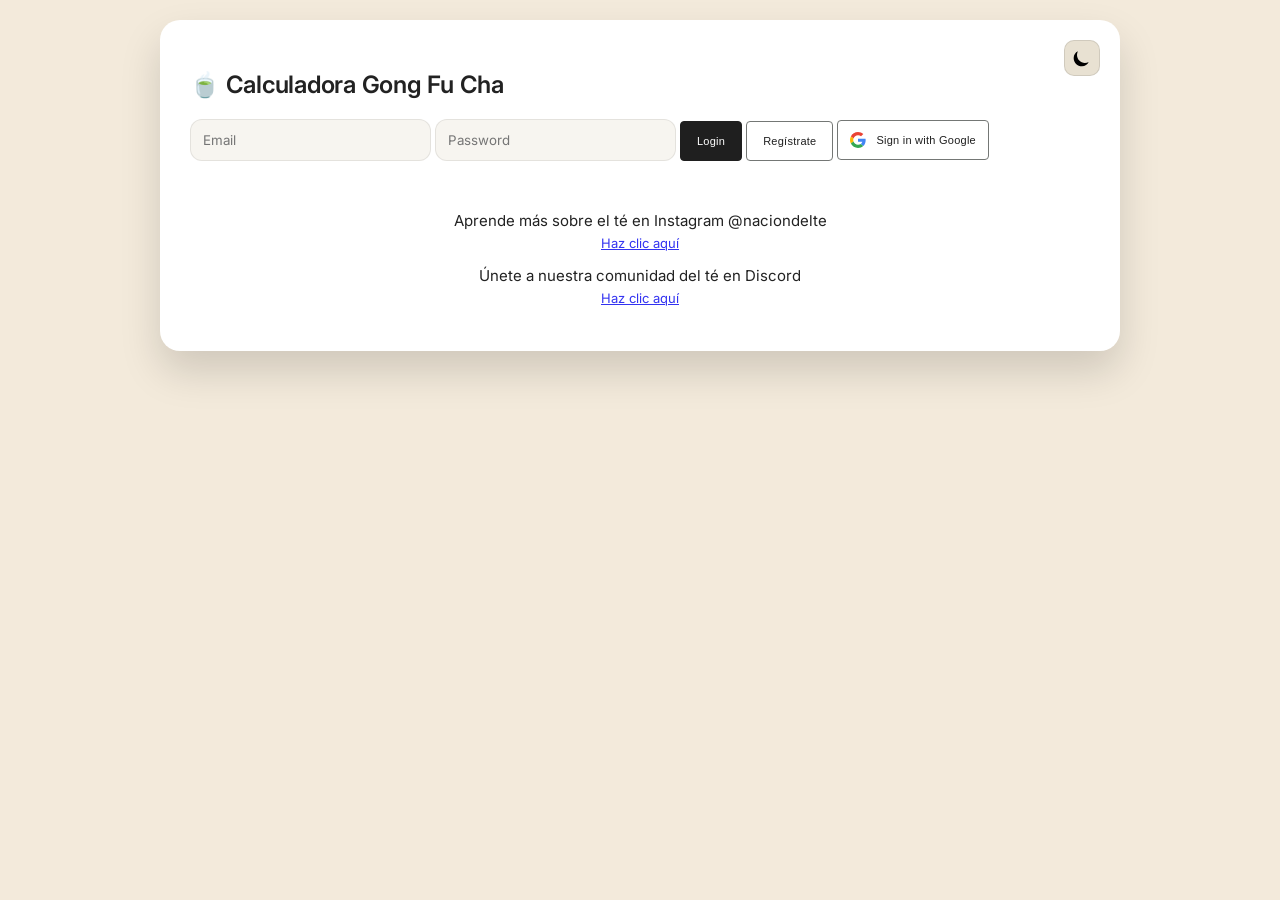
==== index.html @ 04bf078d "Update index.html" ====
<!DOCTYPE html>
<html lang="es">
<head>

<meta charset="UTF-8">
<meta name="viewport" content="width=device-width, initial-scale=1.0">

<title>Calculadora Gong Fu Cha</title>

<link rel="manifest" href="manifest.json">
<meta name="theme-color" content="#415f4c">

<link rel="apple-touch-icon" href="icon-192.png">

<link href="https://fonts.googleapis.com/css2?family=Inter:wght@400;500;600;700&display=swap" rel="stylesheet">

<style>

:root{
--bg:#f3eadb;
--card:#ffffff;
--text:#222;
--primary:#415f4c;
}

body.dark{
--bg:#121212;
--card:#1c1c1c;
--text:#f5f5f5;
}

body{
margin:0;
font-family:'Inter',system-ui,-apple-system,sans-serif;
background:var(--bg);
color:var(--text);
padding:20px;
transition:.3s;
}

h1{
font-size:28px;
font-weight:700;
}

h2,h3{
font-family:'Inter',sans-serif;
font-weight:600;
letter-spacing:-0.01em;
}

.container{
max-width:900px;
margin:auto;
background:var(--card);
padding:30px;
border-radius:20px;
box-shadow:0 20px 40px rgba(0,0,0,0.15);
position:relative;
}

.top-bar{
display:flex;
justify-content:space-between;
align-items:center;
}

.theme-btn{

width:36px;
height:36px;
position:absolute;
top:20px;
right:20px;
border-radius:10px;

border:1px solid rgba(0,0,0,0.1);

background:#e8e1d2;

display:flex;
align-items:center;
justify-content:center;

cursor:pointer;

transition:.2s;

}

body.dark .theme-btn{

background:#2a2a2a;
border:1px solid rgba(255,255,255,0.15);

}

.user-menu{
position:absolute;
top:20px;
right:70px;
display:flex;
gap:10px;
font-size:13px;
opacity:.8;
}

.user-menu button{

padding:6px 10px;

border-radius:8px;

border:1px solid rgba(0,0,0,0.15);

background:var(--card);

cursor:pointer;

font-size:13px;

margin-left:10px;

}

body.dark .user-menu button{
border:1px solid rgba(255,255,255,0.2);
color:white;
}

.app-button {
  -webkit-appearance: none;
  appearance: none;
  background-color: #1f1f1f;
  color: white;
  border: 1px solid #1f1f1f;
  border-radius: 4px;
  box-sizing: border-box;
  cursor: pointer;
  font-family: 'Roboto', arial, sans-serif;
  font-size: 11px;
  font-weight: 500;
  height: 40px;
  padding: 0 16px;
  letter-spacing: 0.25px;
  outline: none;
  transition: background-color .218s, box-shadow .218s;
  white-space: nowrap;
}

.app-button:hover {
  background-color: #303030;
  box-shadow: 0 1px 2px rgba(60,64,67,.30), 
              0 1px 3px rgba(60,64,67,.15);
}

.app-button.secondary {
  background-color: white;
  color: #1f1f1f;
  border: 1px solid #747775;
}

.app-button.secondary:hover {
  background-color: #f8f9fa;
}
  
.gsi-material-button {
  -moz-user-select: none;
  -webkit-user-select: none;
  -ms-user-select: none;
  -webkit-appearance: none;
  background-color: WHITE;
  background-image: none;
  border: 1px solid #747775;
  -webkit-border-radius: 4px;
  border-radius: 4px;
  -webkit-box-sizing: border-box;
  box-sizing: border-box;
  color: #1f1f1f;
  cursor: pointer;
  font-family: 'Roboto', arial, sans-serif;
  font-size: 11px;
  height: 40px;
  letter-spacing: 0.25px;
  outline: none;
  overflow: hidden;
  padding: 0 12px;
  position: relative;
  text-align: center;
  -webkit-transition: background-color .218s, border-color .218s, box-shadow .218s;
  transition: background-color .218s, border-color .218s, box-shadow .218s;
  vertical-align: middle;
  white-space: nowrap;
  width: auto;
  max-width: 400px;
  min-width: min-content;
}

.gsi-material-button .gsi-material-button-icon {
  height: 16px;
  margin-right: 10px;
  min-width: 16px;
  width:16px;
}

.gsi-material-button .gsi-material-button-content-wrapper {
  -webkit-align-items: center;
  align-items: center;
  display: flex;
  -webkit-flex-direction: row;
  flex-direction: row;
  -webkit-flex-wrap: nowrap;
  flex-wrap: nowrap;
  height: 100%;
  justify-content: space-between;
  position: relative;
  width: 100%;
}

.gsi-material-button .gsi-material-button-contents {
  -webkit-flex-grow: 1;
  flex-grow: 1;
  font-family: 'Roboto', arial, sans-serif;
  font-weight: 500;
  overflow: hidden;
  text-overflow: ellipsis;
  vertical-align: top;
}

.gsi-material-button .gsi-material-button-state {
  -webkit-transition: opacity .218s;
  transition: opacity .218s;
  bottom: 0;
  left: 0;
  opacity: 0;
  position: absolute;
  right: 0;
  top: 0;
}

.gsi-material-button:disabled {
  cursor: default;
  background-color: #ffffff61;
  border-color: #1f1f1f1f;
}

.gsi-material-button:disabled .gsi-material-button-contents {
  opacity: 38%;
}

.gsi-material-button:disabled .gsi-material-button-icon {
  opacity: 38%;
}

.gsi-material-button:not(:disabled):active .gsi-material-button-state, 
.gsi-material-button:not(:disabled):focus .gsi-material-button-state {
  background-color: #303030;
  opacity: 12%;
}

.gsi-material-button:not(:disabled):hover {
  -webkit-box-shadow: 0 1px 2px 0 rgba(60, 64, 67, .30), 0 1px 3px 1px rgba(60, 64, 67, .15);
  box-shadow: 0 1px 2px 0 rgba(60, 64, 67, .30), 0 1px 3px 1px rgba(60, 64, 67, .15);
}

.gsi-material-button:not(:disabled):hover .gsi-material-button-state {
  background-color: #303030;
  opacity: 8%;
}
  
.mem-grid{
display:grid;
grid-template-columns:repeat(auto-fill,minmax(150px,1fr));
gap:12px;
margin-bottom:20px;
}

.mem-card{
display:flex;
align-items:center;
gap:12px;

background:var(--card);
padding:14px;
border-radius:14px;
cursor:pointer;

border:1px solid rgba(0,0,0,0.08);
box-shadow:0 3px 8px rgba(0,0,0,0.05);
transition:.2s;
}

body.dark .mem-card{
border:1px solid rgba(255,255,255,0.12);
}

.mem-card:hover{
transform:translateY(-3px) scale(1.02);
}

.mem-card.selected{
border:1px solid var(--primary);
box-shadow:0 0 0 3px rgba(65,95,76,.25);
}

.mem-icon{
height:34px;
flex-shrink:0;
align-items:center;
justify-content:center;
}

.mem-text{
display:flex;
flex-direction:column;
}

.mem-card.no-icon{
justify-content:center;
text-align:center;
}

.mem-card.no-icon .mem-text{
align-items:center;
}

.mem-card img{
height:32px;
margin-bottom:auto;
display:block;
margin-left:6px;
margin-right:auto;
display:flex;
align-items:center;
justify-content:center;
}

.mem-card .nombre{
font-weight:600;
font-size:15px;
flex:1;
text-align:center;
}

.mem-card .volumen{
font-size:12px;
opacity:.65;
margin-top:4px;
flex:1;
text-align:center;
}

input{

padding:12px;
border-radius:12px;

border:1px solid rgba(0,0,0,0.08);

background:#f7f5f0;

font-family:'Inter',sans-serif;

}

.select-arrow{

appearance:none;
-webkit-appearance:none;
-moz-appearance:none;

padding:12px;
border-radius:12px;

border:1px solid rgba(0,0,0,0.08);

background:#f7f5f0 url("icons/arrow-down.svg") no-repeat right 12px center;

background-size:16px;

padding-right:36px;

font-family:'Inter',sans-serif;

cursor:pointer;

color:inherit;

}

input:focus,
select:focus{

outline:none;
border:1px solid var(--primary);
box-shadow:0 0 0 2px rgba(65,95,76,.15);
color:inherit;
}

body.dark input{
background:#2b2b2b;
color:white;
}
body.dark .select-arrow{

background:#2b2b2b url("icons/arrow-down.svg") no-repeat right 12px center;
background-size:16px;
color:white;

}

.volume-row{
display:flex;
gap:10px;
margin-bottom:20px;
}

.add-btn{
width:44px;
height:44px;
border-radius:50%;
background:var(--primary);
color:white;
font-size:26px;
border:none;
cursor:pointer;
display:flex;
align-items:center;
justify-content:center;
}

.result-box{
display:grid;
grid-template-columns:repeat(3,1fr);
gap:16px;
margin-top:25px;
}

.result-card{
background:var(--primary);
color:white;
padding:20px;
border-radius:14px;
text-align:center;
}

.result-card strong{
font-size:28px;
display:block;
}

.footer{
margin-top:50px;
text-align:center;
font-size:15px;
}

.footer span{
display:block;
font-size:13px;
margin-top:5px;
opacity:.8;
}

.modal{
position:fixed;
inset:0;
background:rgba(0,0,0,.4);
display:flex;
justify-content:center;
align-items:center;
}

.modal.hidden{
display:none;
}

.modal-content{
background:white;
padding:20px;
border-radius:12px;
width:320px;
}

.icon-picker{

position:relative;

}

.icon-select-button{

display:flex;
align-items:center;
gap:8px;

border-radius:12px;

border:1px solid rgba(0,0,0,0.1);

padding:10px 12px;

background:#f7f5f0;

cursor:pointer;

font-family:'Inter',sans-serif;

}

body.dark .icon-select-button{

background:#2b2b2b;
border:1px solid rgba(255,255,255,0.15);

}

.icon-select-button img{

width:26px;

}

.icon-menu{

position:absolute;

top:44px;
left:0;

background:var(--card);

border:1px solid rgba(0,0,0,0.1);

border-radius:12px;

box-shadow:0 10px 18px rgba(0,0,0,0.1);

padding:6px;

display:flex;
flex-direction:column;

gap:4px;

z-index:10;

}

.icon-option{

display:flex;
align-items:center;
gap:8px;

padding:8px;

border-radius:8px;

cursor:pointer;

}

.icon-option img{

width:24px;

}

.icon-option:hover{

background:rgba(0,0,0,0.05);

}

body.dark .icon-option:hover{

background:rgba(255,255,255,0.08);

}
  
.preview-card{

display:flex;
gap:12px;
align-items:center;

border:1px solid rgba(0,0,0,0.1);
border-radius:12px;
padding:12px;

}

.icon-selector-wrapper{

position:relative;

}

.icon-selector-btn{

width:79px;
height:79px;

border-radius:14px;

border:1px solid rgba(0,0,0,0.1);

background:#f7f5f0;

display:flex;
align-items:center;
justify-content:center;

cursor:pointer;

}

body.dark .icon-selector-btn{

background:#2b2b2b;
border:1px solid rgba(255,255,255,0.15);

}

.icon-selector-btn img{

width:56px;
height:56px;

}

#iconArrow{

position:absolute;
bottom:4px;
right:4px;
opacity:.6;

}

.icon-menu{

position:absolute;

top:48px;
left:0;

background:var(--card);

border-radius:12px;

border:1px solid rgba(0,0,0,0.1);

box-shadow:0 10px 20px rgba(0,0,0,0.1);

display:flex;

padding:6px;

gap:6px;

z-index:10;

}

.icon-option{

width:40px;
height:40px;

display:flex;
align-items:center;
justify-content:center;

border-radius:8px;

cursor:pointer;

}

.icon-option img{

width:24px;

}

.icon-option:hover{

background:rgba(0,0,0,0.06);

}

body.dark .icon-option:hover{

background:rgba(255,255,255,0.08);

}

body.dark .modal-content{
background:#1e1e1e;
color:white;
}

.hidden{
display:none;
}

.modal-buttons{

display:flex;
gap:10px;

justify-content:flex-end;

margin-top:16px;

}

.btn-primary{

background:#6b8f71;

color:white;

border:none;

padding:10px 16px;

border-radius:10px;

cursor:pointer;

}

.btn-primary:hover{

background:#5d7e64;

}

.btn-secondary{

background:#e8e1d2;

border:none;

padding:10px 16px;

border-radius:10px;

cursor:pointer;

}

body.dark .btn-secondary{

background:#3a3a3a;
color:white;

}

.btn-danger{

background:#c94c4c;

color:white;

border:none;

padding:10px 16px;

border-radius:10px;

cursor:pointer;

}
  
</style>

</head>

<body>

<div class="container">

<div class="top-bar">

<h2>🍵 Calculadora Gong Fu Cha</h2>

<button class="theme-btn" onclick="toggleDark()">
<img id="themeIcon" src="icons/moon.svg" width="20">
</button>

</div>

<div id="authSection">

<input type="email" id="email" placeholder="Email">

<input type="password" id="password" placeholder="Password">

<button class="app-button" onclick="login()">Login</button>

<button class="app-button secondary" onclick="register()">Regístrate</button>

<button class="gsi-material-button" onclick="googleLogin()">
  <div class="gsi-material-button-state"></div>
  <div class="gsi-material-button-content-wrapper">
    <div class="gsi-material-button-icon">
      <svg version="1.1" xmlns="http://www.w3.org/2000/svg" viewBox="0 0 48 48" xmlns:xlink="http://www.w3.org/1999/xlink" style="display: block;">
        <path fill="#EA4335" d="M24 9.5c3.54 0 6.71 1.22 9.21 3.6l6.85-6.85C35.9 2.38 30.47 0 24 0 14.62 0 6.51 5.38 2.56 13.22l7.98 6.19C12.43 13.72 17.74 9.5 24 9.5z"></path>
        <path fill="#4285F4" d="M46.98 24.55c0-1.57-.15-3.09-.38-4.55H24v9.02h12.94c-.58 2.96-2.26 5.48-4.78 7.18l7.73 6c4.51-4.18 7.09-10.36 7.09-17.65z"></path>
        <path fill="#FBBC05" d="M10.53 28.59c-.48-1.45-.76-2.99-.76-4.59s.27-3.14.76-4.59l-7.98-6.19C.92 16.46 0 20.12 0 24c0 3.88.92 7.54 2.56 10.78l7.97-6.19z"></path>
        <path fill="#34A853" d="M24 48c6.48 0 11.93-2.13 15.89-5.81l-7.73-6c-2.15 1.45-4.92 2.3-8.16 2.3-6.26 0-11.57-4.22-13.47-9.91l-7.98 6.19C6.51 42.62 14.62 48 24 48z"></path>
        <path fill="none" d="M0 0h48v48H0z"></path>
      </svg>
    </div>
    <span class="gsi-material-button-contents">Sign in with Google</span>
    <span style="display: none;">Sign in with Google</span>
  </div>
</button>

</div>

<div id="app" class="hidden">

<div class="user-menu">

<span id="userEmail"></span>

<button onclick="logout()">Salir</button>

</div>

<h3>Mis Teteras</h3>

<div id="memorias" class="mem-grid"></div>

<h3>Volumen</h3>

<div class="volume-row">

<input type="number" id="volumen" value="100" oninput="calcular()">

<button class="add-btn" onclick="abrirModal()">+</button>

</div>

<h3>Tipo de Té</h3>

<select id="tipoTe" class="select-arrow" onchange="calcular()">

<option value="5" data-temp="85-95°C">Blanco (5g/110ml)</option>
<option value="4" data-temp="85°C">Verde (4g/110ml)</option>
<option value="6"data-temp="80-90°C">Amarillo (6g/110ml)</option>
<option value="7" data-temp="100°C">Oolong (7g/110ml)</option>
<option value="8" data-temp="95°C">Pu erh Sheng (8g/110ml)</option>
<option value="10" data-temp="100°C">Pu erh Shou / Oscuro (10g/110ml)</option>
<option value="5" data-temp="90-95°C">Negro (5g/110ml)</option>

</select>

<div class="result-box">

<div class="result-card">

<strong id="gramos">0</strong>

<span>Hojas de té</span>

</div>

<div class="result-card">

<strong id="agua">0</strong>

<span>Agua útil (ml)</span>

</div>

<div class="result-card">

<strong id="temp">-</strong>

<span>Temperatura</span>

</div>

</div>

</div>

<div class="footer">

<p>Aprende más sobre el té en Instagram @naciondelte
<span><a href="https://www.instagram.com/naciondelte/" target="_blank">Haz clic aquí</a></span>
</p>

<p>Únete a nuestra comunidad del té en Discord
<span><a href="https://discord.gg/mjzhCXBRW" target="_blank">Haz clic aquí</a></span>
</p>

</div>

</div>

<div id="modal" class="modal hidden">

<div class="modal-content">

<h3>Guardar Tetera</h3>

<div class="preview-card">

<div class="icon-selector-wrapper">

<button id="iconSelector" class="icon-selector-btn">

<img id="previewIcon" src="" style="display:none">
<span id="iconPlaceholder">+</span>
<svg id="iconArrow" width="14" height="14" viewBox="0 0 24 24">
<polyline points="6 9 12 15 18 9"
stroke="currentColor"
stroke-width="2"
fill="none"/>
</svg>

</button>

<div id="iconMenu" class="icon-menu hidden">

<div class="icon-option" data-icon="teapot.png">
<img src="icons/teapot.png">
</div>

<div class="icon-option" data-icon="gaiwan.png">
<img src="icons/gaiwan.png">
</div>

<div class="icon-option" data-icon="">
<span style="font-size:12px">✕</span>
</div>

</div>

</div>

<div class="preview-fields">

<input id="nombreTetera" placeholder="Nombre de tetera">

<input id="modalVol" type="number" placeholder="Volumen ml">

</div>

</div>

<div class="modal-buttons">

<button class="btn-primary" onclick="guardarMemoria()">
Aceptar
</button>

<button class="btn-secondary" onclick="cerrarModal()">
Cancelar
</button>

<button class="btn-danger" onclick="eliminarMemoria()">
Eliminar
</button>

</div>

</div>

</div>

<script>

function toggleDark(){

document.body.classList.toggle('dark');

const dark=document.body.classList.contains('dark');

document.getElementById("themeIcon").src=
dark ? "icons/sun.svg" : "icons/moon.svg";

localStorage.setItem('darkMode',dark);

}

if(localStorage.getItem('darkMode')==='true'){
document.body.classList.add('dark');
document.getElementById("themeIcon").src="icons/sun.svg";
}

</script>

<script type="module">

import { initializeApp } from "https://www.gstatic.com/firebasejs/10.12.0/firebase-app.js";

import { getAuth, signInWithEmailAndPassword, createUserWithEmailAndPassword, signOut, onAuthStateChanged, GoogleAuthProvider, signInWithPopup }

from "https://www.gstatic.com/firebasejs/10.12.0/firebase-auth.js";

import { getFirestore, collection, addDoc, getDocs, deleteDoc, updateDoc, doc, query, orderBy }

from "https://www.gstatic.com/firebasejs/10.12.0/firebase-firestore.js";

const firebaseConfig={

apiKey:"AIzaSyAnCT6glmf4n1zxzHJoHx4Z9l7yR0jju1I",
authDomain:"calc-gong-fu.firebaseapp.com",
projectId:"calc-gong-fu"

};

const appFirebase=initializeApp(firebaseConfig);

const auth=getAuth(appFirebase);

const db=getFirestore(appFirebase);

const provider=new GoogleAuthProvider();

let user=null;

let memorias=[];

let editId=null;

onAuthStateChanged(auth,async(u)=>{

if(u){

user=u;

authSection.classList.add("hidden");

app.classList.remove("hidden");

userEmail.innerText=u.email;

cargarMemorias();

}

else{

authSection.classList.remove("hidden");

app.classList.add("hidden");

}

});

window.login=()=>signInWithEmailAndPassword(auth,email.value,password.value);

window.register=()=>createUserWithEmailAndPassword(auth,email.value,password.value);

window.googleLogin=()=>signInWithPopup(auth,provider);

window.logout=()=>signOut(auth);

async function cargarMemorias(){

memorias=[];

const q=query(collection(db,"usuarios",user.uid,"teteras"),orderBy("orden"));

const snap=await getDocs(q);

snap.forEach(d=>memorias.push({...d.data(),id:d.id}));

render();

}

function render(){

const cont=document.getElementById("memorias");
cont.innerHTML="";

memorias.forEach(m=>{

const div=document.createElement("div");
div.className="mem-card";

if(!m.icon){
div.classList.add("no-icon");
}

if(m.icon){

const icon=document.createElement("img");
icon.src="icons/"+m.icon;
icon.className="mem-icon";

div.appendChild(icon);

}

const text=document.createElement("div");
text.className="mem-text";

const nombre=document.createElement("div");
nombre.className="nombre";
nombre.textContent=m.nombre;

const volumen=document.createElement("div");
volumen.className="volumen";
volumen.textContent=m.vol+" ml";

text.appendChild(nombre);
text.appendChild(volumen);

div.appendChild(text);

div.onclick=()=>{
document.getElementById("volumen").value=m.vol;
calcular();
};

div.ondblclick=()=>abrirModalEdicion(m);

cont.appendChild(div);

});
}

window.abrirModal=()=>{

editId=null;

nombreTetera.value="";
  
modalVol.value=volumen.value;

selectedIcon="";

document.querySelectorAll(".icon-option").forEach(i=>i.classList.remove("selected"));

document.getElementById("previewIcon").style.display="none";

modal.classList.remove("hidden");

}

function abrirModalEdicion(m){

editId=m.id;

nombreTetera.value=m.nombre;
  
modalVol.value=m.vol;

selectedIcon=m.icon || "";

document.querySelectorAll(".icon-option").forEach(i=>{

i.classList.remove("selected");

if(i.dataset.icon===selectedIcon){
  
i.classList.add("selected");
  
}

});

const preview=document.getElementById("previewIcon");

if(selectedIcon){
preview.src="icons/"+selectedIcon;
preview.style.display="block";
}else{
preview.style.display="none";
}

modal.classList.remove("hidden");

}

window.cerrarModal=()=>modal.classList.add("hidden");

window.guardarMemoria=async()=>{

const nombre=nombreTetera.value.trim();

const vol=parseFloat(modalVol.value);

const icon=selectedIcon;

if(!nombre||!vol)return;

if(editId){

await updateDoc(doc(db,"usuarios",user.uid,"teteras",editId),{nombre,vol,icon});

}

else{

await addDoc(collection(db,"usuarios",user.uid,"teteras"),{nombre,vol,icon,orden:memorias.length});

}

cerrarModal();

cargarMemorias();

}

window.eliminarMemoria=async()=>{

if(!editId)return;

await deleteDoc(doc(db,"usuarios",user.uid,"teteras",editId));

cerrarModal();

cargarMemorias();

}

window.calcular=()=>{

const vol=parseFloat(volumen.value);

const ratio=parseFloat(tipoTe.value)/110;

const desp=3.2;

const gCalc=(vol*ratio)/(1+ratio*desp);

const aCalc=vol-(gCalc*desp);

const tempValor = tipoTe.options[tipoTe.selectedIndex].dataset.temp;

gramos.innerText=gCalc.toFixed(2)+" g";

agua.innerText=aCalc.toFixed(1)+" ml";

temp.innerText = tempValor;

}

calcular();

let selectedIcon="";

const iconBtn = document.getElementById("iconSelector");
const iconMenu = document.getElementById("iconMenu");
const preview = document.getElementById("previewIcon");

if(iconBtn && iconMenu){

iconBtn.onclick = () => {

iconMenu.classList.toggle("hidden");

};

document.querySelectorAll(".icon-option").forEach(el=>{

el.onclick = () => {

selectedIcon = el.dataset.icon;

if(preview){

if(selectedIcon){

preview.src="icons/"+selectedIcon;
preview.style.display="block";

}else{

preview.style.display="none";

}

}

iconMenu.classList.add("hidden");

};

});

}
</script>

</body>
</html>
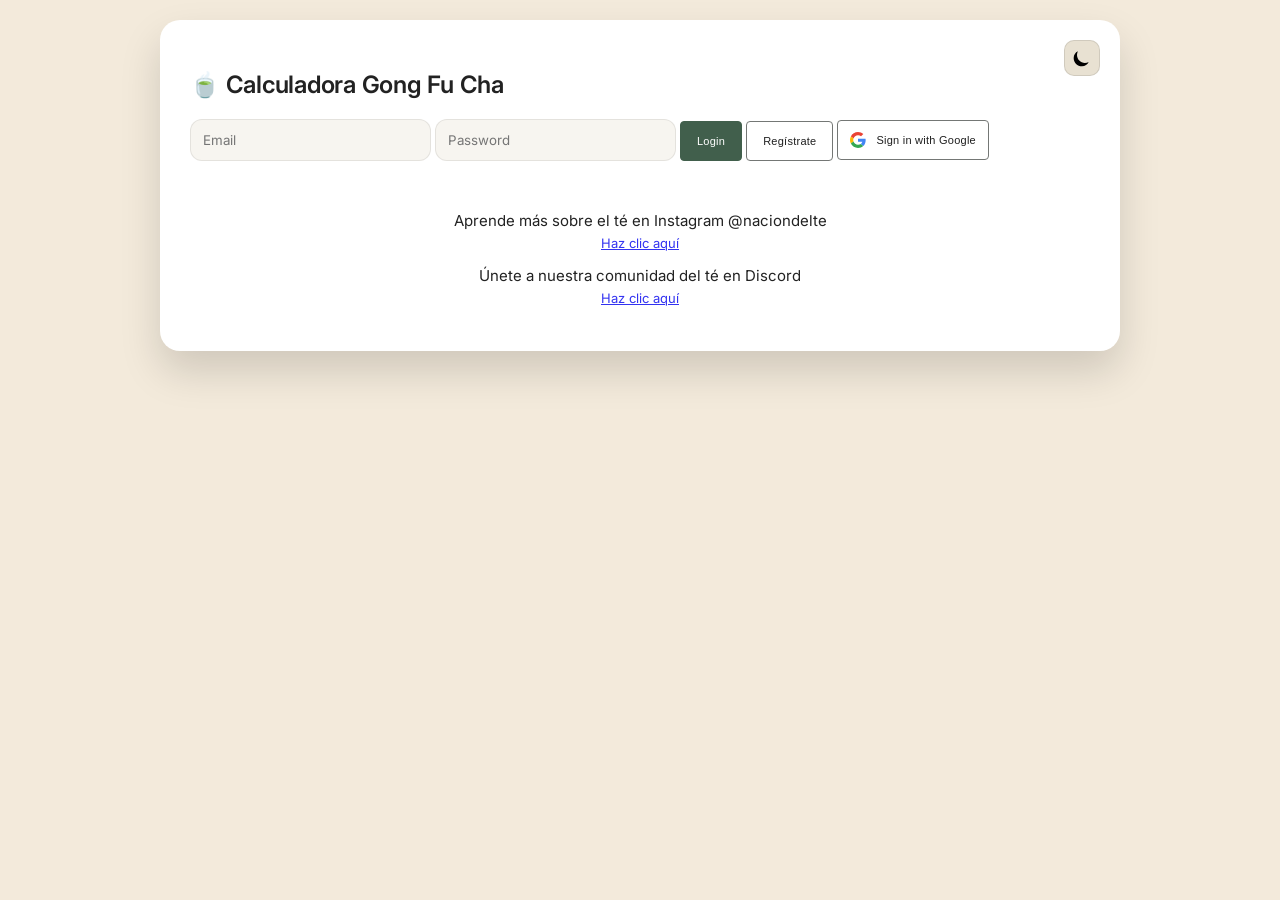
==== commit f6881b79: "Update index.html" ====
--- a/index.html
+++ b/index.html
@@ -131,9 +131,9 @@
 .app-button {
   -webkit-appearance: none;
   appearance: none;
-  background-color: #1f1f1f;
+  background-color: #415f4c;
   color: white;
-  border: 1px solid #1f1f1f;
+  border: 1px solid #415f4c;
   border-radius: 4px;
   box-sizing: border-box;
   cursor: pointer;
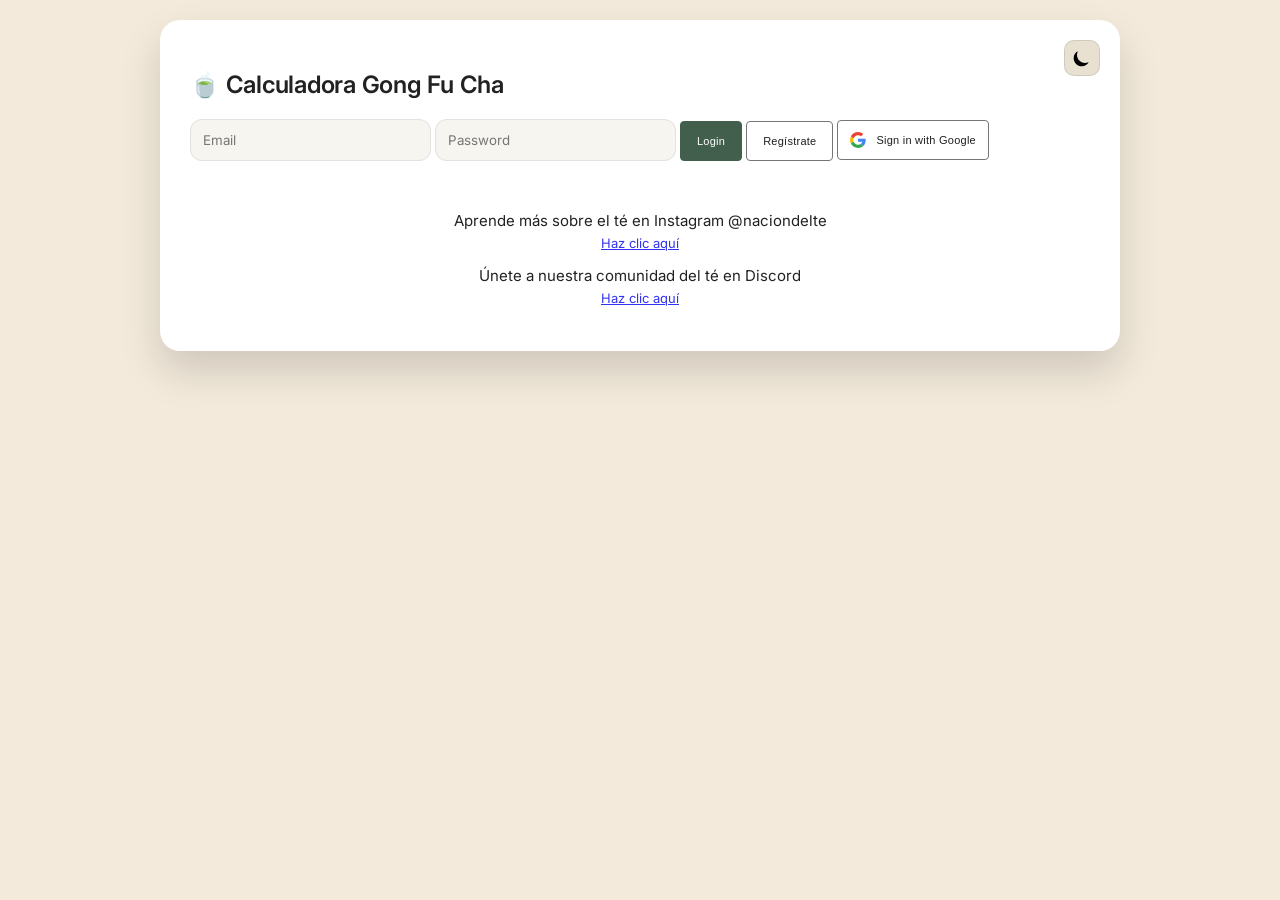
==== commit 94b5f19b: "Update index.html" ====
--- a/index.html
+++ b/index.html
@@ -149,7 +149,7 @@
 }
 
 .app-button:hover {
-  background-color: #303030;
+  background-color: #f3eadb;
   box-shadow: 0 1px 2px rgba(60,64,67,.30), 
               0 1px 3px rgba(60,64,67,.15);
 }
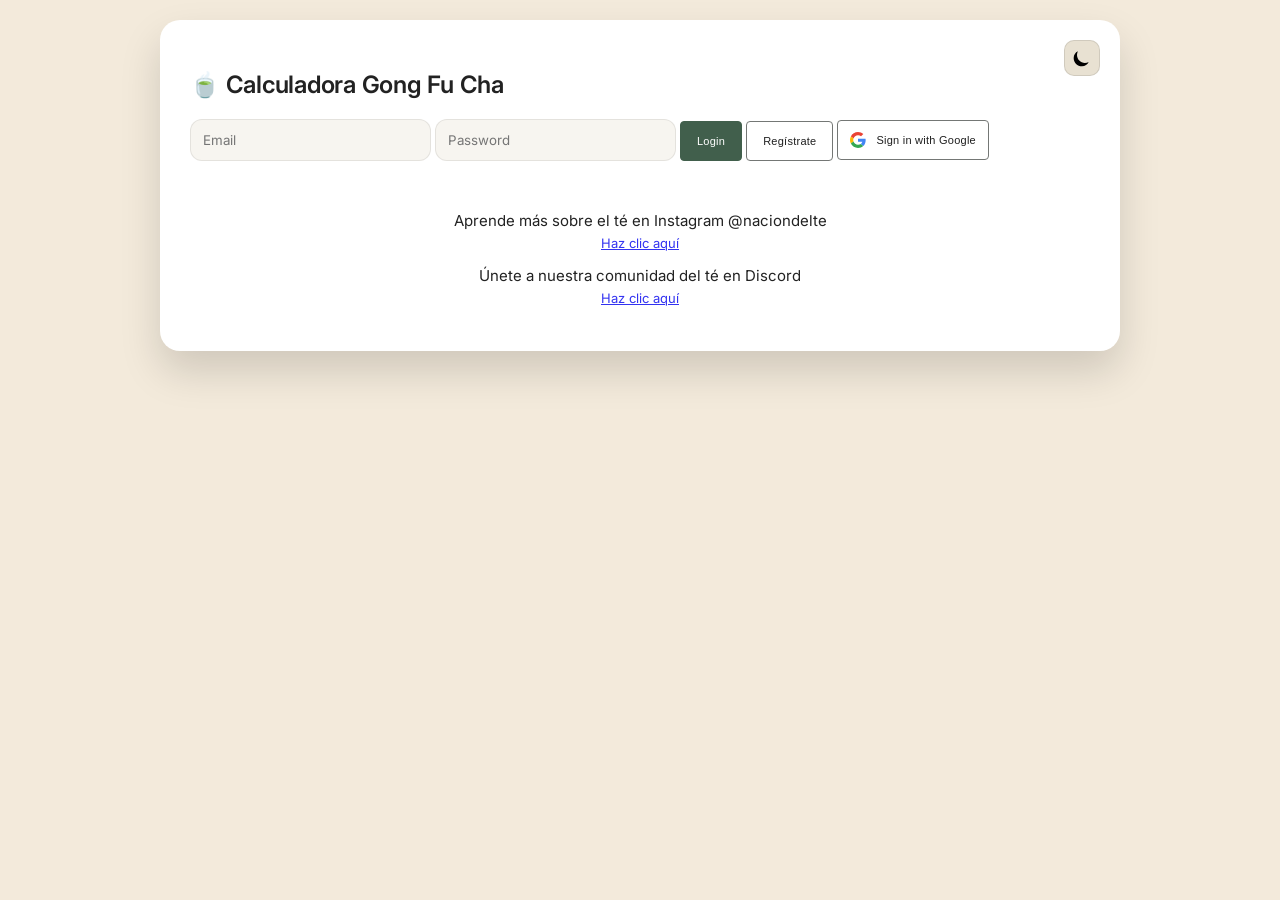
==== commit aee8a444: "Update index.html" ====
--- a/index.html
+++ b/index.html
@@ -149,7 +149,7 @@
 }
 
 .app-button:hover {
-  background-color: #f3eadb;
+  background-color: #303030;
   box-shadow: 0 1px 2px rgba(60,64,67,.30), 
               0 1px 3px rgba(60,64,67,.15);
 }
@@ -326,7 +326,6 @@
 
 .mem-card img{
 height:32px;
-margin-bottom:auto;
 display:block;
 margin-left:6px;
 margin-right:auto;
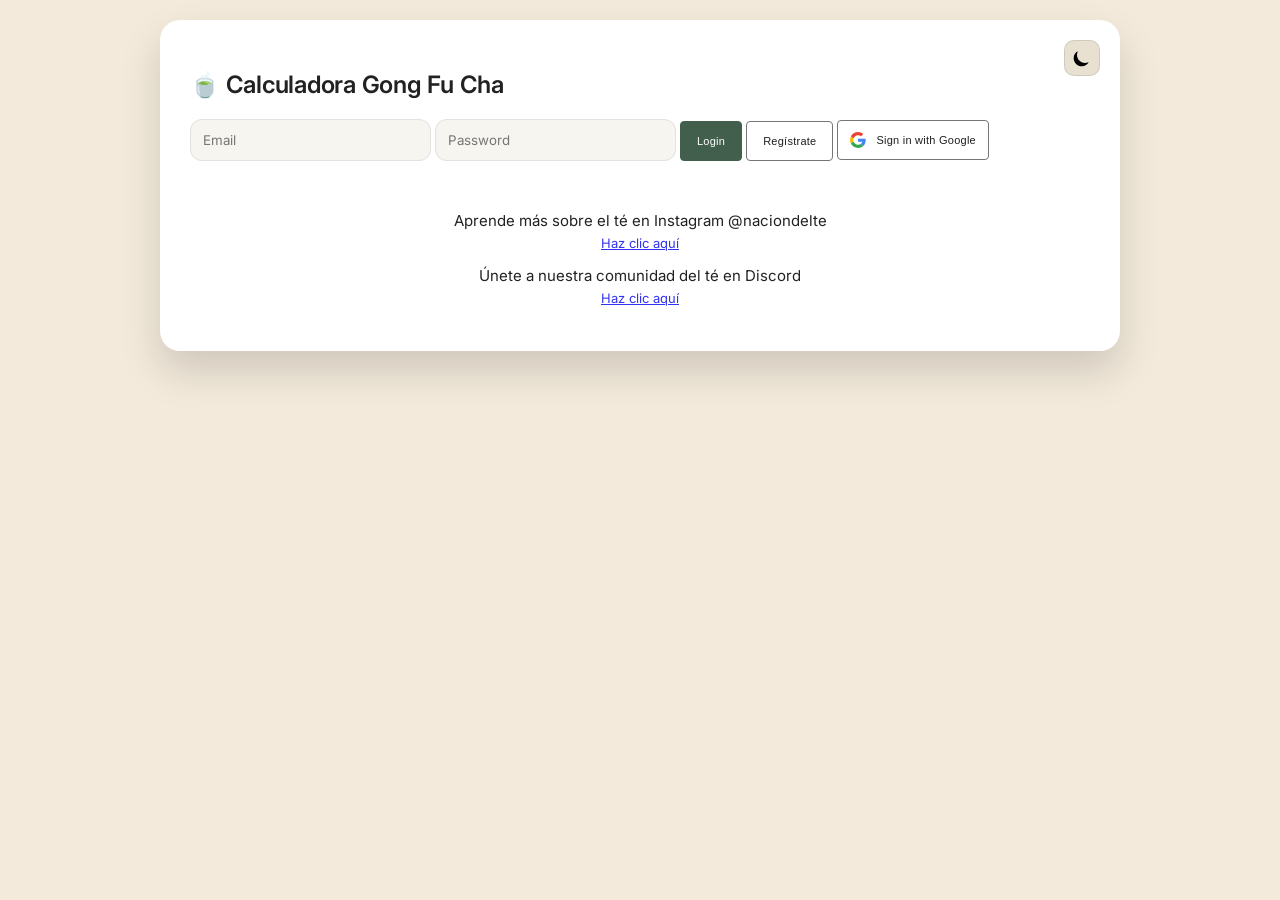
==== commit 780cbc8a: "Update index.html" ====
--- a/index.html
+++ b/index.html
@@ -299,8 +299,10 @@
 }
 
 .mem-card.selected{
+outline:none;
 border:1px solid var(--primary);
-box-shadow:0 0 0 3px rgba(65,95,76,.25);
+box-shadow:0 0 0 2px rgba(65,95,76,.15);
+color:inherit;
 }
 
 .mem-icon{
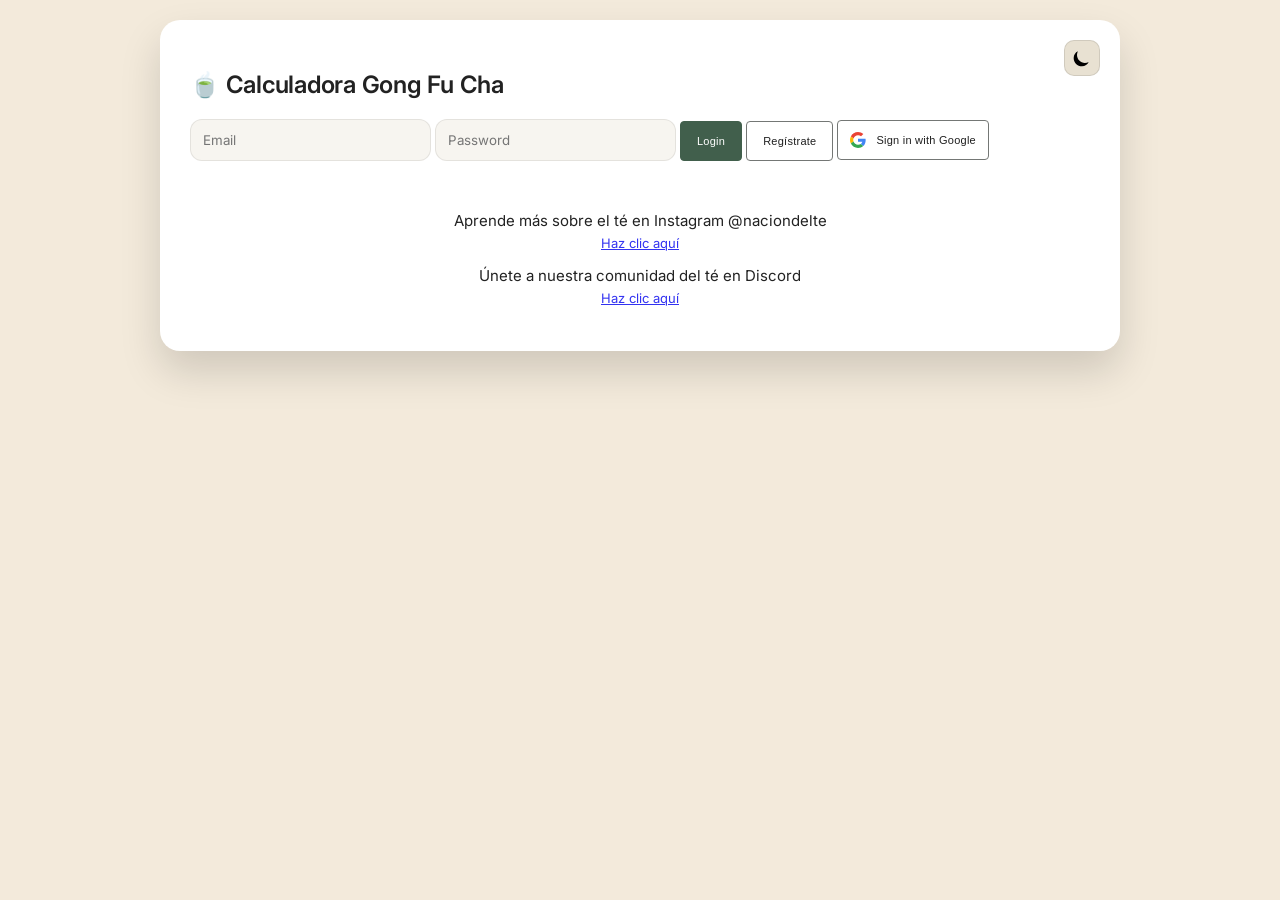
==== commit 0a22b45a: "Update index.html" ====
--- a/index.html
+++ b/index.html
@@ -446,7 +446,7 @@
 }
 
 .result-card strong{
-font-size:28px;
+font-size:25px;
 display:block;
 }
 
@@ -852,13 +852,13 @@
 
 <select id="tipoTe" class="select-arrow" onchange="calcular()">
 
-<option value="5" data-temp="85-95°C">Blanco (5g/110ml)</option>
+<option value="5" data-temp="85 - 95°C">Blanco (5g/110ml)</option>
 <option value="4" data-temp="85°C">Verde (4g/110ml)</option>
-<option value="6"data-temp="80-90°C">Amarillo (6g/110ml)</option>
+<option value="6"data-temp="80 - 90°C">Amarillo (6g/110ml)</option>
 <option value="7" data-temp="100°C">Oolong (7g/110ml)</option>
 <option value="8" data-temp="95°C">Pu erh Sheng (8g/110ml)</option>
 <option value="10" data-temp="100°C">Pu erh Shou / Oscuro (10g/110ml)</option>
-<option value="5" data-temp="90-95°C">Negro (5g/110ml)</option>
+<option value="5" data-temp="90 - 95°C">Negro (5g/110ml)</option>
 
 </select>
 
@@ -884,7 +884,7 @@
 
 <strong id="temp">-</strong>
 
-<span>Temperatura</span>
+<span>TºC</span>
 
 </div>
 
